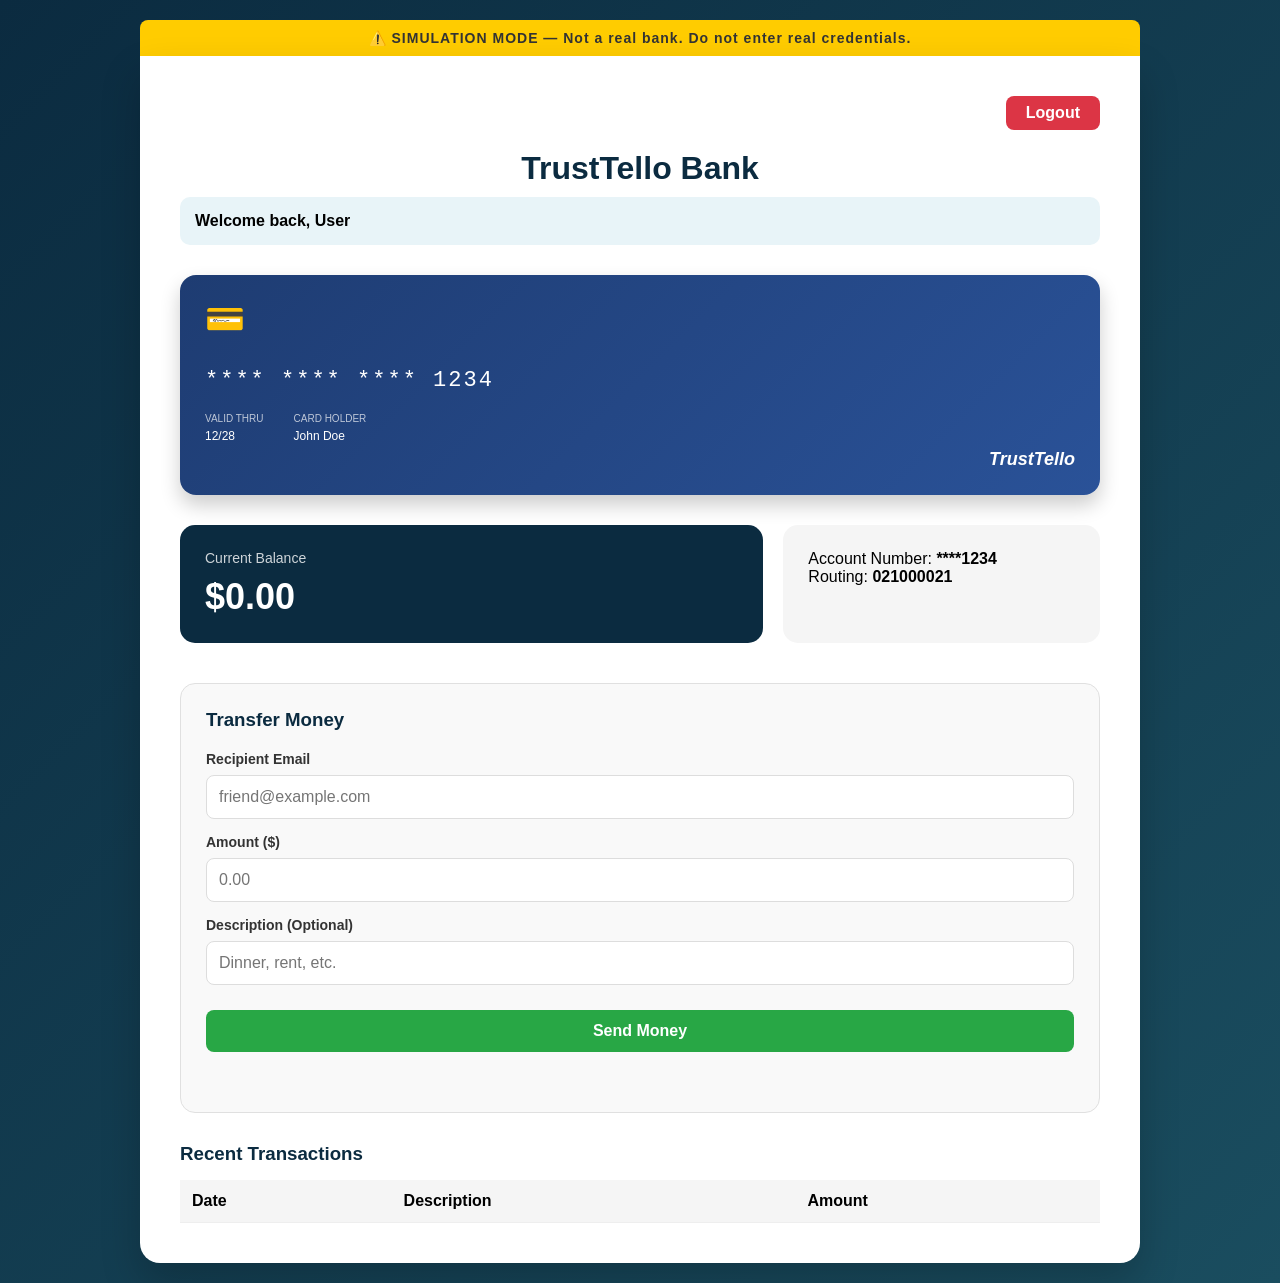
==== dashboad.html @ 2acda76e "Add files via upload" ====
<!DOCTYPE html>
<html lang="en">
<head>
    <meta charset="UTF-8">
    <meta name="viewport" content="width=device-width, initial-scale=1.0">
    <title>TrustTello Bank — Dashboard</title>
    <link rel="stylesheet" href="style.css">
</head>
<body>
    <div class="container">
        <div class="sim-banner">⚠️ SIMULATION MODE — Not a real bank. Do not enter real credentials.</div>
        <div class="bank-card dashboard">
            <div class="logout-btn">
                <button id="logoutBtn">Logout</button>
            </div>
            <h1>TrustTello Bank</h1>
            <div class="welcome-message">
                Welcome back, <span id="userEmail">User</span>
            </div>
            
            <!-- Bank Card Section (NEW) -->
            <div class="bank-card-section">
                <div class="physical-card">
                    <div class="card-chip">💳</div>
                    <div class="card-number">**** **** **** 1234</div>
                    <div class="card-details">
                        <div>
                            <span class="card-label">VALID THRU</span>
                            <span>12/28</span>
                        </div>
                        <div>
                            <span class="card-label">CARD HOLDER</span>
                            <span id="cardHolderName">John Doe</span>
                        </div>
                    </div>
                    <div class="card-brand">TrustTello</div>
                </div>
            </div>
            
            <div class="account-summary">
                <div class="balance-card">
                    <p>Current Balance</p>
                    <h2 id="balance">$0.00</h2>
                </div>
                <div class="account-info">
                    <p>Account Number: <strong>****1234</strong></p>
                    <p>Routing: <strong>021000021</strong></p>
                </div>
            </div>
            
            <!-- Transfer Money Section (NEW) -->
            <div class="transfer-section">
                <h3>Transfer Money</h3>
                <form id="transferForm">
                    <div class="transfer-group">
                        <label>Recipient Email</label>
                        <input type="email" id="recipientEmail" placeholder="friend@example.com" required>
                    </div>
                    <div class="transfer-group">
                        <label>Amount ($)</label>
                        <input type="number" id="transferAmount" step="0.01" min="0.01" placeholder="0.00" required>
                    </div>
                    <div class="transfer-group">
                        <label>Description (Optional)</label>
                        <input type="text" id="transferDesc" placeholder="Dinner, rent, etc.">
                    </div>
                    <button type="submit" id="transferBtn">Send Money</button>
                </form>
                <div id="transferMessage" class="transfer-message"></div>
            </div>
            
            <div class="transactions">
                <h3>Recent Transactions</h3>
                <table id="transactionsTable">
                    <thead>
                        <tr><th>Date</th><th>Description</th><th>Amount</th></tr>
                    </thead>
                    <tbody id="transactionsBody"></tbody>
                </table>
            </div>
        </div>
    </div>
    <script src="script.js"></script>
</body>
</html>
---- style.css ----
* {
    margin: 0;
    padding: 0;
    box-sizing: border-box;
    font-family: 'Segoe UI', Tahoma, Geneva, Verdana, sans-serif;
}

body {
    background: linear-gradient(135deg, #0b2b40 0%, #1a4d5f 100%);
    min-height: 100vh;
    display: flex;
    align-items: center;
    justify-content: center;
    padding: 20px;
}

.container {
    width: 100%;
    max-width: 1000px;
}

.sim-banner {
    background: #ffcc00;
    color: #333;
    text-align: center;
    padding: 10px;
    font-weight: bold;
    border-radius: 8px 8px 0 0;
    font-size: 14px;
    letter-spacing: 1px;
}

.bank-card {
    background: white;
    border-radius: 0 0 20px 20px;
    padding: 40px;
    box-shadow: 0 20px 40px rgba(0,0,0,0.2);
}

h1 {
    color: #0b2b40;
    text-align: center;
    margin-bottom: 10px;
}

.tagline {
    text-align: center;
    color: #666;
    margin-bottom: 30px;
}

.input-group {
    margin-bottom: 20px;
}

label {
    display: block;
    margin-bottom: 8px;
    font-weight: 600;
    color: #333;
}

input {
    width: 100%;
    padding: 12px;
    border: 1px solid #ddd;
    border-radius: 8px;
    font-size: 16px;
}

button {
    width: 100%;
    padding: 12px;
    background: #0b2b40;
    color: white;
    border: none;
    border-radius: 8px;
    font-size: 16px;
    font-weight: bold;
    cursor: pointer;
    transition: background 0.3s;
}

button:hover {
    background: #1a4d5f;
}

.demo-note {
    text-align: center;
    margin-top: 20px;
    font-size: 12px;
    color: #999;
}

.dashboard .logout-btn {
    text-align: right;
    margin-bottom: 20px;
}

.logout-btn button {
    width: auto;
    padding: 8px 20px;
    background: #dc3545;
}

.logout-btn button:hover {
    background: #c82333;
}

.welcome-message {
    background: #e8f4f8;
    padding: 15px;
    border-radius: 10px;
    margin-bottom: 30px;
    font-weight: bold;
}

/* NEW: Physical Bank Card Styles */
.bank-card-section {
    margin-bottom: 30px;
}

.physical-card {
    background: linear-gradient(135deg, #1e3c72 0%, #2a5298 100%);
    border-radius: 16px;
    padding: 25px;
    color: white;
    box-shadow: 0 10px 20px rgba(0,0,0,0.2);
    position: relative;
    min-height: 220px;
}

.card-chip {
    font-size: 32px;
    margin-bottom: 30px;
}

.card-number {
    font-size: 22px;
    letter-spacing: 2px;
    margin-bottom: 20px;
    font-family: monospace;
}

.card-details {
    display: flex;
    gap: 30px;
    margin-bottom: 20px;
    font-size: 12px;
}

.card-label {
    display: block;
    font-size: 10px;
    opacity: 0.7;
    margin-bottom: 5px;
}

.card-brand {
    position: absolute;
    bottom: 25px;
    right: 25px;
    font-size: 18px;
    font-weight: bold;
    font-style: italic;
}

/* Transfer Section Styles */
.transfer-section {
    background: #f9f9f9;
    padding: 25px;
    border-radius: 15px;
    margin-bottom: 30px;
    border: 1px solid #e0e0e0;
}

.transfer-section h3 {
    color: #0b2b40;
    margin-bottom: 20px;
}

.transfer-group {
    margin-bottom: 15px;
}

.transfer-group label {
    font-size: 14px;
}

.transfer-group input {
    background: white;
}

#transferBtn {
    background: #28a745;
    margin-top: 10px;
}

#transferBtn:hover {
    background: #218838;
}

.transfer-message {
    margin-top: 15px;
    padding: 10px;
    border-radius: 8px;
    text-align: center;
    font-size: 14px;
}

.transfer-message.success {
    background: #d4edda;
    color: #155724;
}

.transfer-message.error {
    background: #f8d7da;
    color: #721c24;
}

.account-summary {
    display: flex;
    justify-content: space-between;
    flex-wrap: wrap;
    gap: 20px;
    margin-bottom: 40px;
}

.balance-card {
    flex: 2;
    background: #0b2b40;
    color: white;
    padding: 25px;
    border-radius: 15px;
}

.balance-card p {
    font-size: 14px;
    opacity: 0.8;
}

.balance-card h2 {
    font-size: 36px;
    margin-top: 10px;
}

.account-info {
    flex: 1;
    background: #f5f5f5;
    padding: 25px;
    border-radius: 15px;
}

.transactions {
    margin-top: 20px;
}

.transactions h3 {
    margin-bottom: 15px;
    color: #0b2b40;
}

table {
    width: 100%;
    border-collapse: collapse;
}

th, td {
    padding: 12px;
    text-align: left;
    border-bottom: 1px solid #eee;
}

th {
    background: #f5f5f5;
    font-weight: 600;
}

td.negative {
    color: #dc3545;
}

td.positive {
    color: #28a745;
}

@media (max-width: 600px) {
    .bank-card {
        padding: 20px;
    }
    .account-summary {
        flex-direction: column;
    }
    .card-number {
        font-size: 16px;
    }
}
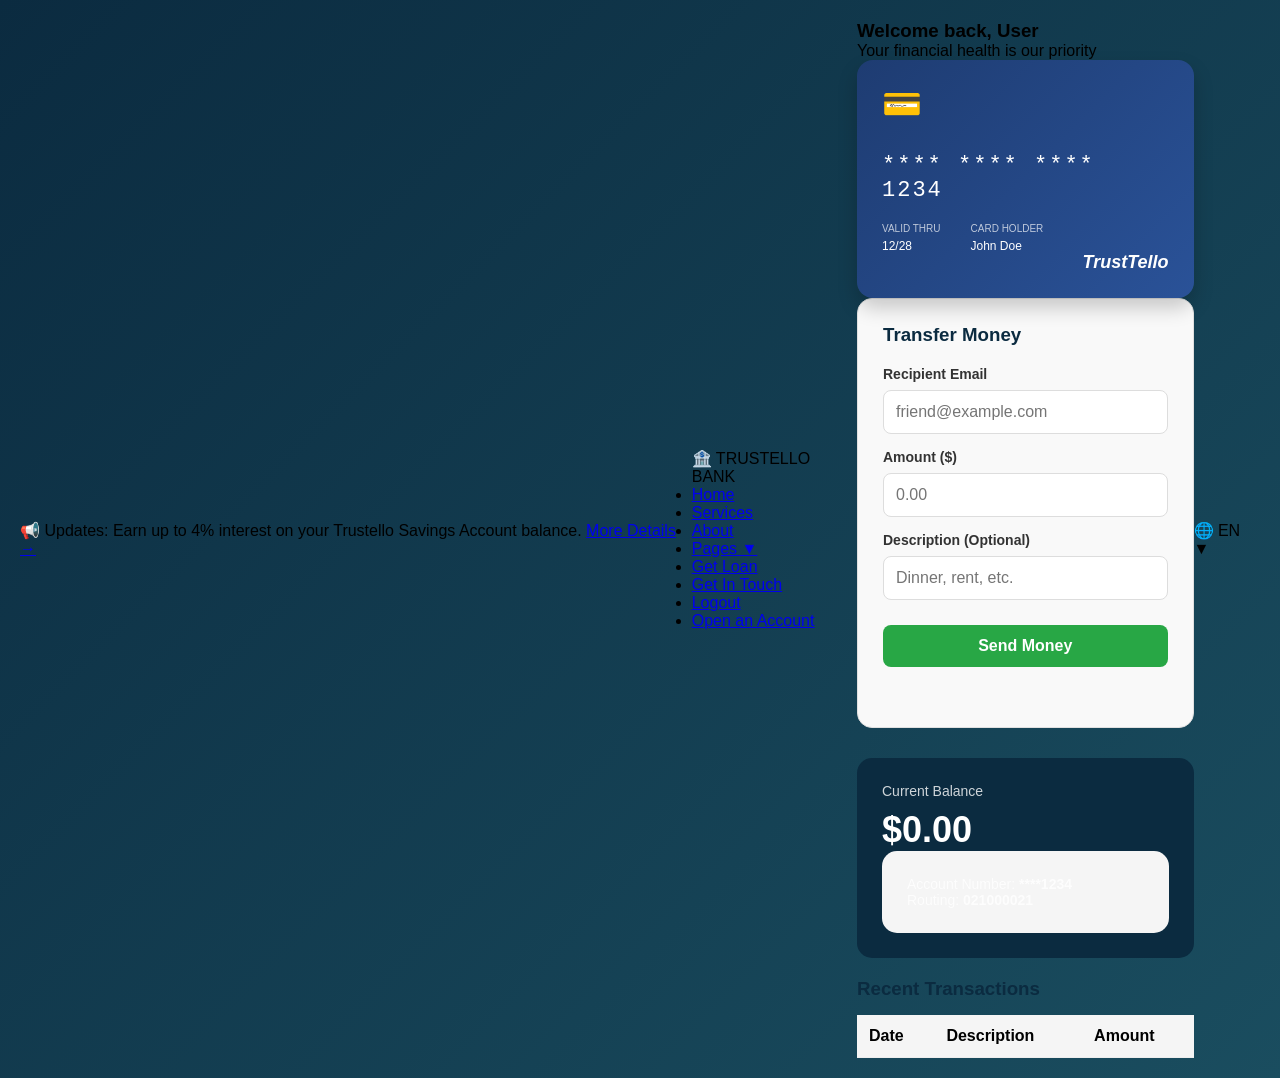
==== commit d9eeb552: "Update dashboad.html" ====
--- a/dashboad.html
+++ b/dashboad.html
@@ -7,19 +7,42 @@
     <link rel="stylesheet" href="style.css">
 </head>
 <body>
-    <div class="container">
-        <div class="sim-banner">⚠️ SIMULATION MODE — Not a real bank. Do not enter real credentials.</div>
-        <div class="bank-card dashboard">
-            <div class="logout-btn">
-                <button id="logoutBtn">Logout</button>
+    <div class="update-banner">
+        📢 Updates: Earn up to 4% interest on your Trustello Savings Account balance. 
+        <a href="#">More Details →</a>
+    </div>
+
+    <nav class="navbar">
+        <div class="nav-container">
+            <div class="logo">
+                <div class="logo-placeholder">
+                    <span class="logo-icon">🏦</span>
+                    <span class="logo-text">TRUSTELLO BANK</span>
+                </div>
             </div>
-            <h1>TrustTello Bank</h1>
-            <div class="welcome-message">
-                Welcome back, <span id="userEmail">User</span>
-            </div>
-            
-            <!-- Bank Card Section (NEW) -->
-            <div class="bank-card-section">
+            <ul class="nav-links">
+                <li><a href="#">Home</a></li>
+                <li><a href="#">Services</a></li>
+                <li><a href="#">About</a></li>
+                <li class="dropdown"><a href="#">Pages ▼</a></li>
+                <li><a href="#">Get Loan</a></li>
+                <li><a href="#">Get In Touch</a></li>
+                <li><a href="#" id="logoutBtnNav" class="logout-nav">Logout</a></li>
+                <li><a href="#" class="signup-btn">Open an Account</a></li>
+            </ul>
+        </div>
+    </nav>
+
+    <div class="dashboard-container">
+        <div class="dashboard-grid">
+            <!-- Left Column -->
+            <div class="dashboard-left">
+                <div class="welcome-card">
+                    <h3>Welcome back, <span id="userEmail">User</span></h3>
+                    <p>Your financial health is our priority</p>
+                </div>
+
+                <!-- Bank Card -->
                 <div class="physical-card">
                     <div class="card-chip">💳</div>
                     <div class="card-number">**** **** **** 1234</div>
@@ -35,51 +58,62 @@
                     </div>
                     <div class="card-brand">TrustTello</div>
                 </div>
+
+                <!-- Transfer Money -->
+                <div class="transfer-section">
+                    <h3>Transfer Money</h3>
+                    <form id="transferForm">
+                        <div class="transfer-group">
+                            <label>Recipient Email</label>
+                            <input type="email" id="recipientEmail" placeholder="friend@example.com" required>
+                        </div>
+                        <div class="transfer-group">
+                            <label>Amount ($)</label>
+                            <input type="number" id="transferAmount" step="0.01" min="0.01" placeholder="0.00" required>
+                        </div>
+                        <div class="transfer-group">
+                            <label>Description (Optional)</label>
+                            <input type="text" id="transferDesc" placeholder="Dinner, rent, etc.">
+                        </div>
+                        <button type="submit" id="transferBtn">Send Money</button>
+                    </form>
+                    <div id="transferMessage" class="transfer-message"></div>
+                </div>
             </div>
-            
-            <div class="account-summary">
+
+            <!-- Right Column -->
+            <div class="dashboard-right">
                 <div class="balance-card">
                     <p>Current Balance</p>
                     <h2 id="balance">$0.00</h2>
+                    <div class="account-info">
+                        <p>Account Number: <strong>****1234</strong></p>
+                        <p>Routing: <strong>021000021</strong></p>
+                    </div>
                 </div>
-                <div class="account-info">
-                    <p>Account Number: <strong>****1234</strong></p>
-                    <p>Routing: <strong>021000021</strong></p>
+
+                <div class="transactions">
+                    <h3>Recent Transactions</h3>
+                    <div class="transactions-table-wrapper">
+                        <table id="transactionsTable">
+                            <thead>
+                                <tr><th>Date</th><th>Description</th><th>Amount</th></tr>
+                            </thead>
+                            <tbody id="transactionsBody"></tbody>
+                        </table>
+                    </div>
                 </div>
-            </div>
-            
-            <!-- Transfer Money Section (NEW) -->
-            <div class="transfer-section">
-                <h3>Transfer Money</h3>
-                <form id="transferForm">
-                    <div class="transfer-group">
-                        <label>Recipient Email</label>
-                        <input type="email" id="recipientEmail" placeholder="friend@example.com" required>
-                    </div>
-                    <div class="transfer-group">
-                        <label>Amount ($)</label>
-                        <input type="number" id="transferAmount" step="0.01" min="0.01" placeholder="0.00" required>
-                    </div>
-                    <div class="transfer-group">
-                        <label>Description (Optional)</label>
-                        <input type="text" id="transferDesc" placeholder="Dinner, rent, etc.">
-                    </div>
-                    <button type="submit" id="transferBtn">Send Money</button>
-                </form>
-                <div id="transferMessage" class="transfer-message"></div>
-            </div>
-            
-            <div class="transactions">
-                <h3>Recent Transactions</h3>
-                <table id="transactionsTable">
-                    <thead>
-                        <tr><th>Date</th><th>Description</th><th>Amount</th></tr>
-                    </thead>
-                    <tbody id="transactionsBody"></tbody>
-                </table>
             </div>
         </div>
     </div>
+
+    <footer class="footer">
+        <div class="language-selector">
+            <span>🌐 EN ▼</span>
+        </div>
+    </footer>
+
     <script src="script.js"></script>
 </body>
-</html>+</html>
+ 
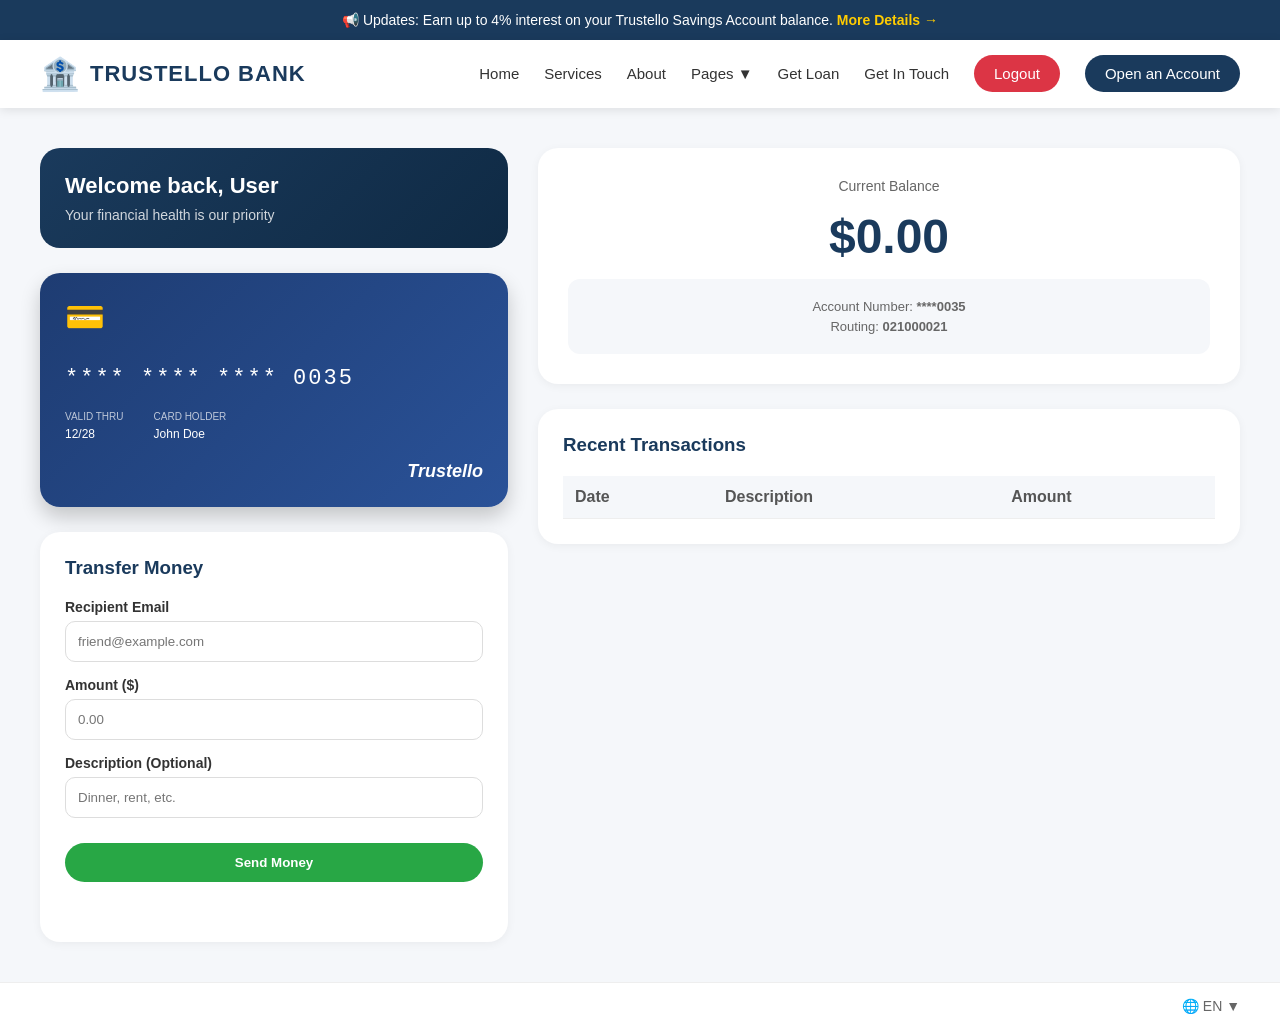
==== commit dac4b643: "Update dashboad.html" ====
--- a/dashboad.html
+++ b/dashboad.html
@@ -3,7 +3,7 @@
 <head>
     <meta charset="UTF-8">
     <meta name="viewport" content="width=device-width, initial-scale=1.0">
-    <title>TrustTello Bank — Dashboard</title>
+    <title>Trustello Bank — Dashboard</title>
     <link rel="stylesheet" href="style.css">
 </head>
 <body>
@@ -45,7 +45,7 @@
                 <!-- Bank Card -->
                 <div class="physical-card">
                     <div class="card-chip">💳</div>
-                    <div class="card-number">**** **** **** 1234</div>
+                    <div class="card-number">**** **** **** 0035</div>
                     <div class="card-details">
                         <div>
                             <span class="card-label">VALID THRU</span>
@@ -56,7 +56,7 @@
                             <span id="cardHolderName">John Doe</span>
                         </div>
                     </div>
-                    <div class="card-brand">TrustTello</div>
+                    <div class="card-brand">Trustello</div>
                 </div>
 
                 <!-- Transfer Money -->
@@ -87,7 +87,7 @@
                     <p>Current Balance</p>
                     <h2 id="balance">$0.00</h2>
                     <div class="account-info">
-                        <p>Account Number: <strong>****1234</strong></p>
+                        <p>Account Number: <strong>****0035</strong></p>
                         <p>Routing: <strong>021000021</strong></p>
                     </div>
                 </div>
--- a/style.css
+++ b/style.css
@@ -5,129 +5,274 @@
     font-family: 'Segoe UI', Tahoma, Geneva, Verdana, sans-serif;
 }
 
-body {
-    background: linear-gradient(135deg, #0b2b40 0%, #1a4d5f 100%);
-    min-height: 100vh;
+/* Update Banner */
+.update-banner {
+    background: #1a3a5c;
+    color: white;
+    padding: 12px 40px;
+    font-size: 14px;
+    text-align: center;
+}
+
+.update-banner a {
+    color: #ffcc00;
+    text-decoration: none;
+    font-weight: bold;
+}
+
+.update-banner a:hover {
+    text-decoration: underline;
+}
+
+/* Navbar */
+.navbar {
+    background: white;
+    box-shadow: 0 2px 10px rgba(0,0,0,0.1);
+    position: sticky;
+    top: 0;
+    z-index: 100;
+}
+
+.nav-container {
+    max-width: 1400px;
+    margin: 0 auto;
+    padding: 15px 40px;
+    display: flex;
+    justify-content: space-between;
+    align-items: center;
+    flex-wrap: wrap;
+}
+
+/* Logo Section with Space for Image */
+.logo-placeholder {
+    display: flex;
+    align-items: center;
+    gap: 10px;
+}
+
+.logo-icon {
+    font-size: 32px;
+}
+
+.logo-text {
+    font-size: 22px;
+    font-weight: bold;
+    color: #1a3a5c;
+    letter-spacing: 1px;
+}
+
+/* For actual logo image - uncomment and add your logo file */
+/*
+.logo-placeholder img {
+    height: 45px;
+    width: auto;
+}
+.logo-text {
+    display: none;
+}
+*/
+
+.nav-links {
+    display: flex;
+    list-style: none;
+    gap: 25px;
+    align-items: center;
+    flex-wrap: wrap;
+}
+
+.nav-links a {
+    text-decoration: none;
+    color: #333;
+    font-size: 15px;
+    font-weight: 500;
+    transition: color 0.3s;
+}
+
+.nav-links a:hover {
+    color: #1a3a5c;
+}
+
+.login-link {
+    color: #1a3a5c !important;
+    font-weight: bold !important;
+}
+
+.signup-btn {
+    background: #1a3a5c;
+    color: white !important;
+    padding: 10px 20px;
+    border-radius: 25px;
+}
+
+.signup-btn:hover {
+    background: #0f2a44;
+    color: white !important;
+}
+
+.logout-nav {
+    background: #dc3545;
+    color: white !important;
+    padding: 10px 20px;
+    border-radius: 25px;
+}
+
+.logout-nav:hover {
+    background: #c82333;
+    color: white !important;
+}
+
+/* Main Login Container */
+.main-container {
+    min-height: calc(100vh - 160px);
+    background: linear-gradient(135deg, #f0f4f8 0%, #e8eef5 100%);
     display: flex;
     align-items: center;
     justify-content: center;
-    padding: 20px;
-}
-
-.container {
+    padding: 60px 20px;
+}
+
+.login-wrapper {
+    max-width: 500px;
     width: 100%;
-    max-width: 1000px;
-}
-
-.sim-banner {
-    background: #ffcc00;
-    color: #333;
+}
+
+.welcome-section {
     text-align: center;
-    padding: 10px;
-    font-weight: bold;
-    border-radius: 8px 8px 0 0;
-    font-size: 14px;
-    letter-spacing: 1px;
-}
-
-.bank-card {
+    margin-bottom: 30px;
+}
+
+.welcome-section h2 {
+    font-size: 36px;
+    color: #1a3a5c;
+    margin-bottom: 10px;
+}
+
+.welcome-section p {
+    color: #666;
+    font-size: 16px;
+}
+
+.login-card {
     background: white;
-    border-radius: 0 0 20px 20px;
+    border-radius: 20px;
     padding: 40px;
-    box-shadow: 0 20px 40px rgba(0,0,0,0.2);
-}
-
-h1 {
-    color: #0b2b40;
-    text-align: center;
-    margin-bottom: 10px;
-}
-
-.tagline {
-    text-align: center;
-    color: #666;
-    margin-bottom: 30px;
+    box-shadow: 0 20px 40px rgba(0,0,0,0.1);
 }
 
 .input-group {
     margin-bottom: 20px;
 }
 
-label {
+.input-group label {
     display: block;
     margin-bottom: 8px;
     font-weight: 600;
     color: #333;
-}
-
-input {
+    font-size: 14px;
+}
+
+.input-group input {
     width: 100%;
-    padding: 12px;
+    padding: 14px;
     border: 1px solid #ddd;
-    border-radius: 8px;
-    font-size: 16px;
-}
-
-button {
+    border-radius: 10px;
+    font-size: 15px;
+    transition: border-color 0.3s;
+}
+
+.input-group input:focus {
+    outline: none;
+    border-color: #1a3a5c;
+}
+
+.form-options {
+    display: flex;
+    justify-content: space-between;
+    align-items: center;
+    margin-bottom: 25px;
+    font-size: 14px;
+}
+
+.checkbox-label {
+    display: flex;
+    align-items: center;
+    gap: 8px;
+    color: #666;
+    cursor: pointer;
+}
+
+.forgot-link {
+    color: #1a3a5c;
+    text-decoration: none;
+}
+
+.forgot-link:hover {
+    text-decoration: underline;
+}
+
+.login-btn {
     width: 100%;
-    padding: 12px;
-    background: #0b2b40;
+    padding: 14px;
+    background: #1a3a5c;
     color: white;
     border: none;
-    border-radius: 8px;
+    border-radius: 30px;
     font-size: 16px;
     font-weight: bold;
     cursor: pointer;
     transition: background 0.3s;
 }
 
-button:hover {
-    background: #1a4d5f;
-}
-
-.demo-note {
-    text-align: center;
-    margin-top: 20px;
-    font-size: 12px;
-    color: #999;
-}
-
-.dashboard .logout-btn {
-    text-align: right;
-    margin-bottom: 20px;
-}
-
-.logout-btn button {
-    width: auto;
-    padding: 8px 20px;
-    background: #dc3545;
-}
-
-.logout-btn button:hover {
-    background: #c82333;
-}
-
-.welcome-message {
-    background: #e8f4f8;
-    padding: 15px;
-    border-radius: 10px;
-    margin-bottom: 30px;
-    font-weight: bold;
-}
-
-/* NEW: Physical Bank Card Styles */
-.bank-card-section {
-    margin-bottom: 30px;
-}
-
+.login-btn:hover {
+    background: #0f2a44;
+}
+
+/* Dashboard Layout */
+.dashboard-container {
+    background: #f5f7fa;
+    min-height: calc(100vh - 160px);
+    padding: 40px;
+}
+
+.dashboard-grid {
+    max-width: 1400px;
+    margin: 0 auto;
+    display: grid;
+    grid-template-columns: 1fr 1.5fr;
+    gap: 30px;
+}
+
+/* Left Column */
+.dashboard-left {
+    display: flex;
+    flex-direction: column;
+    gap: 25px;
+}
+
+.welcome-card {
+    background: linear-gradient(135deg, #1a3a5c, #0f2a44);
+    color: white;
+    padding: 25px;
+    border-radius: 20px;
+}
+
+.welcome-card h3 {
+    font-size: 22px;
+    margin-bottom: 8px;
+}
+
+.welcome-card p {
+    opacity: 0.8;
+    font-size: 14px;
+}
+
+/* Physical Bank Card */
 .physical-card {
     background: linear-gradient(135deg, #1e3c72 0%, #2a5298 100%);
-    border-radius: 16px;
+    border-radius: 20px;
     padding: 25px;
     color: white;
     box-shadow: 0 10px 20px rgba(0,0,0,0.2);
-    position: relative;
-    min-height: 220px;
 }
 
 .card-chip {
@@ -157,25 +302,22 @@
 }
 
 .card-brand {
-    position: absolute;
-    bottom: 25px;
-    right: 25px;
+    text-align: right;
     font-size: 18px;
     font-weight: bold;
     font-style: italic;
 }
 
-/* Transfer Section Styles */
+/* Transfer Section */
 .transfer-section {
-    background: #f9f9f9;
+    background: white;
     padding: 25px;
-    border-radius: 15px;
-    margin-bottom: 30px;
-    border: 1px solid #e0e0e0;
+    border-radius: 20px;
+    box-shadow: 0 2px 10px rgba(0,0,0,0.05);
 }
 
 .transfer-section h3 {
-    color: #0b2b40;
+    color: #1a3a5c;
     margin-bottom: 20px;
 }
 
@@ -185,79 +327,87 @@
 
 .transfer-group label {
     font-size: 14px;
+    font-weight: 600;
+    color: #333;
+    margin-bottom: 6px;
+    display: block;
 }
 
 .transfer-group input {
-    background: white;
+    width: 100%;
+    padding: 12px;
+    border: 1px solid #ddd;
+    border-radius: 10px;
 }
 
 #transferBtn {
     background: #28a745;
     margin-top: 10px;
+    width: 100%;
+    padding: 12px;
+    border: none;
+    border-radius: 30px;
+    color: white;
+    font-weight: bold;
+    cursor: pointer;
 }
 
 #transferBtn:hover {
     background: #218838;
 }
 
-.transfer-message {
-    margin-top: 15px;
-    padding: 10px;
-    border-radius: 8px;
+/* Right Column */
+.dashboard-right {
+    display: flex;
+    flex-direction: column;
+    gap: 25px;
+}
+
+.balance-card {
+    background: white;
+    padding: 30px;
+    border-radius: 20px;
     text-align: center;
-    font-size: 14px;
-}
-
-.transfer-message.success {
-    background: #d4edda;
-    color: #155724;
-}
-
-.transfer-message.error {
-    background: #f8d7da;
-    color: #721c24;
-}
-
-.account-summary {
-    display: flex;
-    justify-content: space-between;
-    flex-wrap: wrap;
-    gap: 20px;
-    margin-bottom: 40px;
-}
-
-.balance-card {
-    flex: 2;
-    background: #0b2b40;
-    color: white;
+    box-shadow: 0 2px 10px rgba(0,0,0,0.05);
+}
+
+.balance-card p {
+    color: #666;
+    font-size: 14px;
+}
+
+.balance-card h2 {
+    font-size: 48px;
+    color: #1a3a5c;
+    margin: 15px 0;
+}
+
+.account-info {
+    background: #f5f7fa;
+    padding: 15px;
+    border-radius: 12px;
+    margin-top: 10px;
+}
+
+.account-info p {
+    margin: 5px 0;
+    font-size: 13px;
+}
+
+.transactions {
+    background: white;
     padding: 25px;
-    border-radius: 15px;
-}
-
-.balance-card p {
-    font-size: 14px;
-    opacity: 0.8;
-}
-
-.balance-card h2 {
-    font-size: 36px;
-    margin-top: 10px;
-}
-
-.account-info {
-    flex: 1;
-    background: #f5f5f5;
-    padding: 25px;
-    border-radius: 15px;
-}
-
-.transactions {
-    margin-top: 20px;
+    border-radius: 20px;
+    box-shadow: 0 2px 10px rgba(0,0,0,0.05);
 }
 
 .transactions h3 {
-    margin-bottom: 15px;
-    color: #0b2b40;
+    color: #1a3a5c;
+    margin-bottom: 20px;
+}
+
+.transactions-table-wrapper {
+    overflow-x: auto;
 }
 
 table {
@@ -272,8 +422,9 @@
 }
 
 th {
-    background: #f5f5f5;
+    background: #f5f7fa;
     font-weight: 600;
+    color: #555;
 }
 
 td.negative {
@@ -284,14 +435,82 @@
     color: #28a745;
 }
 
-@media (max-width: 600px) {
-    .bank-card {
+/* Footer */
+.footer {
+    background: white;
+    border-top: 1px solid #eee;
+    padding: 15px 40px;
+    text-align: right;
+}
+
+.language-selector {
+    font-size: 14px;
+    color: #666;
+    cursor: pointer;
+}
+
+/* Error Message */
+.error-message {
+    background: #f8d7da;
+    color: #721c24;
+    padding: 12px;
+    border-radius: 10px;
+    margin-bottom: 20px;
+    text-align: center;
+}
+
+.transfer-message {
+    margin-top: 15px;
+    padding: 10px;
+    border-radius: 10px;
+    text-align: center;
+    font-size: 14px;
+}
+
+.transfer-message.success {
+    background: #d4edda;
+    color: #155724;
+}
+
+.transfer-message.error {
+    background: #f8d7da;
+    color: #721c24;
+}
+
+/* Responsive */
+@media (max-width: 1000px) {
+    .dashboard-grid {
+        grid-template-columns: 1fr;
+    }
+    
+    .nav-container {
+        flex-direction: column;
+        gap: 15px;
+    }
+    
+    .nav-links {
+        justify-content: center;
+    }
+    
+    .dashboard-container {
         padding: 20px;
     }
-    .account-summary {
-        flex-direction: column;
-    }
-    .card-number {
-        font-size: 16px;
-    }
-}+}
+
+@media (max-width: 700px) {
+    .nav-links {
+        gap: 12px;
+    }
+    
+    .nav-links a {
+        font-size: 12px;
+    }
+    
+    .signup-btn, .logout-nav {
+        padding: 6px 12px;
+    }
+    
+    .login-card {
+        padding: 25px;
+    }
+}
